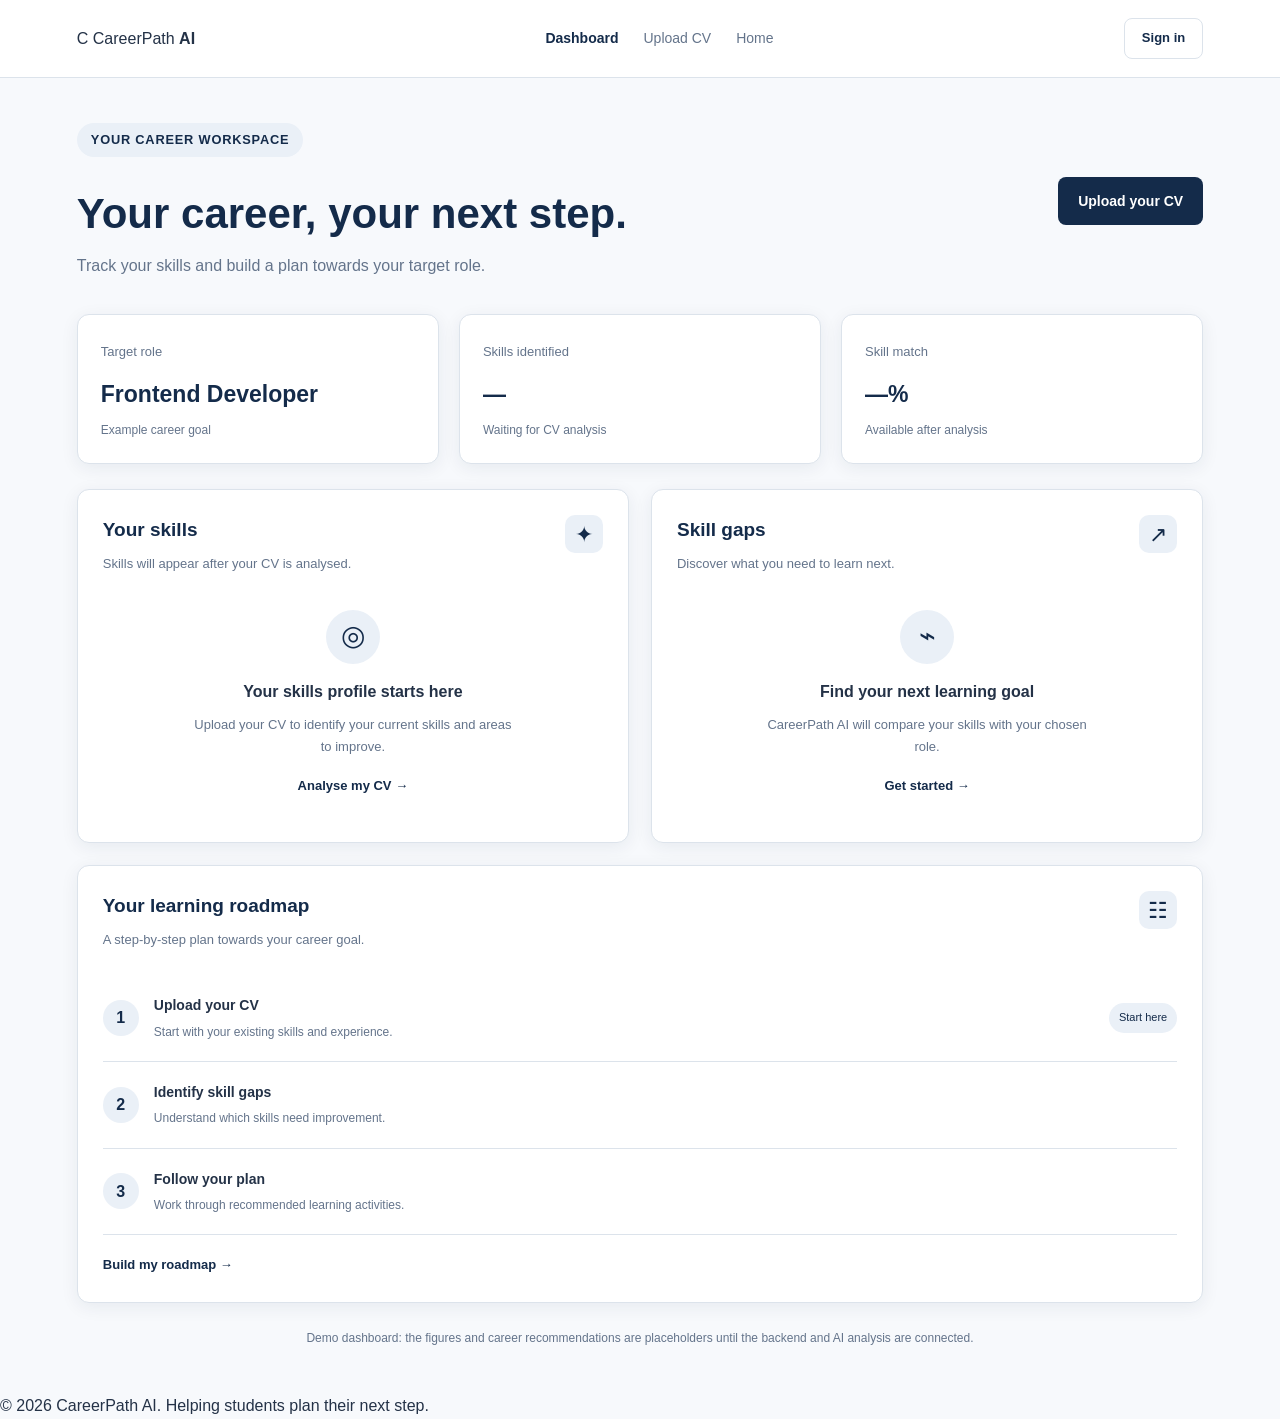
==== dashboard.html @ 376218f4 "Add login registration and dashboard pages" ====
<!DOCTYPE html>
<html lang="en">
<head>
    <meta charset="UTF-8">
    <meta name="viewport" content="width=device-width, initial-scale=1.0">
    <title>Dashboard | CareerPath AI</title>
    <link rel="stylesheet" href="styles.css">
    <link rel="stylesheet" href="dashboard.css">
</head>
<body>
    <header class="dashboard-header">
        <a class="brand" href="index.html">
            <span class="brand-icon">C</span>
            <span>CareerPath <strong>AI</strong></span>
        </a>

        <nav class="dashboard-nav">
            <a class="active" href="dashboard.html">Dashboard</a>
            <a href="upload.html">Upload CV</a>
            <a href="index.html">Home</a>
        </nav>

        <a class="profile-link" href="login.html">Sign in</a>
    </header>

    <main class="dashboard-main">
        <section class="welcome-section">
            <div>
                <span class="eyebrow">YOUR CAREER WORKSPACE</span>
                <h1>Your career, your next step.</h1>
                <p>Track your skills and build a plan towards your target role.</p>
            </div>

            <a class="dashboard-button" href="upload.html">Upload your CV</a>
        </section>

        <section class="dashboard-stats">
            <article class="stat-card">
                <span class="stat-label">Target role</span>
                <h2>Frontend Developer</h2>
                <p>Example career goal</p>
            </article>

            <article class="stat-card">
                <span class="stat-label">Skills identified</span>
                <h2>—</h2>
                <p>Waiting for CV analysis</p>
            </article>

            <article class="stat-card">
                <span class="stat-label">Skill match</span>
                <h2>—%</h2>
                <p>Available after analysis</p>
            </article>
        </section>

        <section class="dashboard-grid">
            <article class="dashboard-panel">
                <div class="panel-heading">
                    <div>
                        <h2>Your skills</h2>
                        <p>Skills will appear after your CV is analysed.</p>
                    </div>
                    <span class="panel-icon">✦</span>
                </div>

                <div class="empty-state">
                    <div class="empty-icon">◎</div>
                    <h3>Your skills profile starts here</h3>
                    <p>Upload your CV to identify your current skills and areas to improve.</p>
                    <a href="upload.html">Analyse my CV →</a>
                </div>
            </article>

            <article class="dashboard-panel">
                <div class="panel-heading">
                    <div>
                        <h2>Skill gaps</h2>
                        <p>Discover what you need to learn next.</p>
                    </div>
                    <span class="panel-icon">↗</span>
                </div>

                <div class="empty-state">
                    <div class="empty-icon">⌁</div>
                    <h3>Find your next learning goal</h3>
                    <p>CareerPath AI will compare your skills with your chosen role.</p>
                    <a href="upload.html">Get started →</a>
                </div>
            </article>

            <article class="dashboard-panel roadmap-panel">
                <div class="panel-heading">
                    <div>
                        <h2>Your learning roadmap</h2>
                        <p>A step-by-step plan towards your career goal.</p>
                    </div>
                    <span class="panel-icon">☷</span>
                </div>

                <div class="roadmap-steps">
                    <div class="roadmap-step">
                        <span class="step-number">1</span>
                        <div>
                            <h3>Upload your CV</h3>
                            <p>Start with your existing skills and experience.</p>
                        </div>
                        <span class="step-status">Start here</span>
                    </div>

                    <div class="roadmap-step">
                        <span class="step-number">2</span>
                        <div>
                            <h3>Identify skill gaps</h3>
                            <p>Understand which skills need improvement.</p>
                        </div>
                    </div>

                    <div class="roadmap-step">
                        <span class="step-number">3</span>
                        <div>
                            <h3>Follow your plan</h3>
                            <p>Work through recommended learning activities.</p>
                        </div>
                    </div>
                </div>

                <a class="roadmap-link" href="upload.html">Build my roadmap →</a>
            </article>
        </section>

        <p class="dashboard-note">
            Demo dashboard: the figures and career recommendations are placeholders
            until the backend and AI analysis are connected.
        </p>
    </main>

    <footer class="auth-footer">
        <p>© 2026 CareerPath AI. Helping students plan their next step.</p>
    </footer>

    <script src="dashboard.js"></script>
</body>
</html>
---- styles.css ----
/* ========================================
   CareerPath AI — Global Styles
   Theme: Dark Blue, White and Light Blue
======================================== */

:root {
    --primary: #142B4A;
    --primary-hover: #203F66;
    --secondary: #EAF0F7;
    --background: #F7F9FC;
    --surface: #FFFFFF;
    --text: #243247;
    --text-muted: #64748B;
    --border: #DCE3EB;
    --success: #16805D;
    --error: #B42318;

    --radius: 12px;
    --shadow: 0 4px 18px rgba(20, 43, 74, 0.07);
    --transition: 0.2s ease;
}

/* Reset */
* {
    margin: 0;
    padding: 0;
    box-sizing: border-box;
}

html {
    scroll-behavior: smooth;
}

body {
    font-family: -apple-system, BlinkMacSystemFont, "Segoe UI",
        Roboto, Helvetica, Arial, sans-serif;
    background: var(--background);
    color: var(--text);
    line-height: 1.6;
    -webkit-font-smoothing: antialiased;
}

a {
    color: inherit;
    text-decoration: none;
}

button,
input,
select,
textarea {
    font: inherit;
}

button {
    cursor: pointer;
}

img {
    max-width: 100%;
    display: block;
}

.container {
    width: min(1120px, 90%);
    margin: 0 auto;
}

/* Navigation */
.navbar {
    background: var(--surface);
    border-bottom: 1px solid var(--border);
    position: sticky;
    top: 0;
    z-index: 100;
}

.nav-container {
    width: min(1120px, 90%);
    min-height: 76px;
    margin: 0 auto;
    display: flex;
    align-items: center;
    justify-content: space-between;
    gap: 24px;
}

.logo {
    color: var(--primary);
    font-size: 1.4rem;
    font-weight: 750;
    letter-spacing: -0.6px;
}

.logo span {
    color: #547BA8;
}

.nav-links {
    display: flex;
    align-items: center;
    gap: 28px;
    list-style: none;
}

.nav-links a {
    color: var(--text-muted);
    font-size: 0.95rem;
    transition: color var(--transition);
}

.nav-links a:hover,
.nav-links a.active {
    color: var(--primary);
}

/* Buttons */
.btn {
    display: inline-flex;
    align-items: center;
    justify-content: center;
    gap: 8px;
    padding: 12px 22px;
    border: 1px solid transparent;
    border-radius: 9px;
    font-weight: 600;
    text-align: center;
    transition:
        background var(--transition),
        transform var(--transition);
}

.btn:hover {
    transform: translateY(-1px);
}

.btn-primary {
    background: var(--primary);
    color: #FFFFFF;
}

.btn-primary:hover {
    background: var(--primary-hover);
}

.btn-secondary {
    background: #FFFFFF;
    border-color: var(--border);
    color: var(--primary);
}

.btn-secondary:hover {
    background: var(--secondary);
}

.btn-block {
    width: 100%;
}

/* Hero section */
.hero {
    padding: 90px 0 76px;
    background: linear-gradient(180deg, #FFFFFF 0%, #F1F5FA 100%);
}

.hero-content {
    max-width: 760px;
    margin: 0 auto;
    text-align: center;
}

.eyebrow {
    display: inline-block;
    margin-bottom: 20px;
    padding: 7px 14px;
    background: var(--secondary);
    color: var(--primary);
    border-radius: 999px;
    font-size: 0.8rem;
    font-weight: 700;
    letter-spacing: 0.8px;
}

.hero h1 {
    margin-bottom: 22px;
    color: var(--primary);
    font-size: clamp(2.3rem, 5vw, 4rem);
    line-height: 1.12;
    letter-spacing: -1.8px;
}

.hero p {
    max-width: 660px;
    margin: 0 auto 30px;
    color: var(--text-muted);
    font-size: 1.1rem;
}

.hero-actions {
    display: flex;
    justify-content: center;
    flex-wrap: wrap;
    gap: 12px;
}

.hero-note {
    margin-top: 18px;
    color: var(--text-muted);
    font-size: 0.85rem;
}

/* General sections */
.section {
    padding: 76px 0;
}

.section-heading {
    max-width: 650px;
    margin: 0 auto 40px;
    text-align: center;
}

.section-heading h2 {
    margin-bottom: 12px;
    color: var(--primary);
    font-size: clamp(1.7rem, 3vw, 2.4rem);
    line-height: 1.25;
}

.section-heading p {
    color: var(--text-muted);
}

/* Feature cards */
.features-grid {
    display: grid;
    grid-template-columns: repeat(3, minmax(0, 1fr));
    gap: 22px;
}

.feature-card {
    padding: 28px;
    background: var(--surface);
    border: 1px solid var(--border);
    border-radius: var(--radius);
    box-shadow: var(--shadow);
    transition: transform var(--transition);
}

.feature-card:hover {
    transform: translateY(-4px);
}

.feature-icon {
    width: 48px;
    height: 48px;
    margin-bottom: 20px;
    display: flex;
    align-items: center;
    justify-content: center;
    background: var(--secondary);
    border-radius: 12px;
    color: var(--primary);
    font-size: 1.4rem;
}

.feature-card h3 {
    margin-bottom: 10px;
    color: var(--primary);
    font-size: 1.12rem;
}

.feature-card p {
    color: var(--text-muted);
    font-size: 0.95rem;
}

/* Call-to-action */
.cta {
    padding: 48px;
    background: var(--primary);
    border-radius: 18px;
    color: #FFFFFF;
    text-align: center;
}

.cta h2 {
    margin-bottom: 12px;
    font-size: clamp(1.6rem, 3vw, 2.2rem);
}

.cta p {
    max-width: 580px;
    margin: 0 auto 24px;
    color: #DCE6F2;
}

.cta .btn {
    background: #FFFFFF;
    color: var(--primary);
}

/* Forms */
.form-group {
    margin-bottom: 20px;
}

.form-group label {
    display: block;
    margin-bottom: 8px;
    color: var(--primary);
    font-weight: 600;
}

.form-control {
    width: 100%;
    padding: 12px 14px;
    border: 1px solid var(--border);
    border-radius: 9px;
    background: #FFFFFF;
    color: var(--text);
    outline: none;
    transition: border-color var(--transition),
        box-shadow var(--transition);
}

.form-control:focus {
    border-color: var(--primary);
    box-shadow: 0 0 0 3px rgba(20, 43, 74, 0.12);
}

.form-help {
    margin-top: 7px;
    color: var(--text-muted);
    font-size: 0.85rem;
}

/* Upload area */
.upload-area {
    padding: 42px 24px;
    border: 2px dashed #AABBD0;
    border-radius: var(--radius);
    background: #FFFFFF;
    text-align: center;
    transition: background var(--transition),
        border-color var(--transition);
}

.upload-area:hover,
.upload-area.dragover {
    border-color: var(--primary);
    background: var(--secondary);
}

.upload-area h3 {
    margin: 12px 0 8px;
    color: var(--primary);
}

.upload-area p {
    margin-bottom: 18px;
    color: var(--text-muted);
}

/* Dashboard and results */
.page-header {
    padding: 42px 0 24px;
}

.page-header h1 {
    margin-bottom: 8px;
    color: var(--primary);
    font-size: clamp(1.8rem, 4vw, 2.5rem);
}

.page-header p {
    color: var(--text-muted);
}

.card {
    padding: 26px;
    background: #FFFFFF;
    border: 1px solid var(--border);
    border-radius: var(--radius);
    box-shadow: var(--shadow);
}

.card h2,
.card h3 {
    margin-bottom: 12px;
    color: var(--primary);
}

.skill-tag {
    display: inline-block;
    margin: 4px;
    padding: 7px 12px;
    border-radius: 999px;
    background: var(--secondary);
    color: var(--primary);
    font-size: 0.85rem;
}

.progress-track {
    width: 100%;
    height: 9px;
    overflow: hidden;
    border-radius: 999px;
    background: var(--secondary);
}

.progress-bar {
    height: 100%;
    border-radius: inherit;
    background: var(--primary);
    transition: width 0.4s ease;
}

/* Status messages */
.alert {
    padding: 14px 16px;
    margin-bottom: 18px;
    border-radius: 9px;
}

.alert-success {
    background: #E8F6EF;
    color: #166344;
}

.alert-error {
    background: #FDECEC;
    color: var(--error);
}

/* Footer */
.footer {
    margin-top: 70px;
    padding: 30px 0;
    background: #FFFFFF;
    border-top: 1px solid var(--border);
}

.footer-content {
    display: flex;
    justify-content: space-between;
    align-items: center;
    flex-wrap: wrap;
    gap: 14px;
}

.footer p,
.footer a {
    color: var(--text-muted);
    font-size: 0.9rem;
}

/* Accessibility */
a:focus-visible,
button:focus-visible,
input:focus-visible,
select:focus-visible,
textarea:focus-visible {
    outline: 3px solid #7295BC;
    outline-offset: 3px;
}

/* Responsive layout */
@media (max-width: 800px) {
    .features-grid {
        grid-template-columns: repeat(2, minmax(0, 1fr));
    }

    .hero {
        padding: 65px 0 55px;
    }

    .section {
        padding: 55px 0;
    }

    .nav-links {
        gap: 14px;
    }
}

@media (max-width: 560px) {
    .nav-container {
        padding: 14px 0;
        align-items: flex-start;
        flex-direction: column;
    }

    .nav-links {
        width: 100%;
        flex-wrap: wrap;
        gap: 14px;
    }

    .features-grid {
        grid-template-columns: 1fr;
    }

    .hero h1 {
        letter-spacing: -0.8px;
    }

    .hero-actions {
        flex-direction: column;
    }

    .hero-actions .btn {
        width: 100%;
    }

    .cta {
        padding: 30px 20px;
    }

    .footer-content {
        align-items: flex-start;
        flex-direction: column;
    }
}
---- dashboard.css ----
/* CareerPath AI — Dashboard */

.dashboard-header {
    display: flex;
    align-items: center;
    justify-content: space-between;
    gap: 24px;
    padding: 18px 6%;
    background: var(--surface);
    border-bottom: 1px solid var(--border);
}

.dashboard-nav {
    display: flex;
    align-items: center;
    gap: 25px;
}

.dashboard-nav a {
    color: var(--text-muted);
    font-size: 14px;
    text-decoration: none;
    transition: color var(--transition);
}

.dashboard-nav a:hover,
.dashboard-nav a.active {
    color: var(--primary);
    font-weight: 600;
}

.profile-link {
    padding: 9px 17px;
    border: 1px solid var(--border);
    border-radius: 8px;
    color: var(--primary);
    font-size: 13px;
    font-weight: 600;
    text-decoration: none;
}

.profile-link:hover {
    background: var(--secondary);
}

.dashboard-main {
    width: min(1150px, 88%);
    margin: 45px auto;
}

.welcome-section {
    display: flex;
    align-items: center;
    justify-content: space-between;
    gap: 25px;
    margin-bottom: 35px;
}

.welcome-section h1 {
    margin: 12px 0;
    color: var(--primary);
    font-size: clamp(30px, 4vw, 42px);
    line-height: 1.2;
}

.welcome-section p {
    margin: 0;
    color: var(--text-muted);
    line-height: 1.7;
}

.dashboard-button {
    display: inline-block;
    flex-shrink: 0;
    padding: 13px 20px;
    border-radius: 8px;
    background: var(--primary);
    color: white;
    font-size: 14px;
    font-weight: 600;
    text-decoration: none;
    transition: background var(--transition);
}

.dashboard-button:hover {
    background: var(--primary-hover);
}

.dashboard-stats {
    display: grid;
    grid-template-columns: repeat(3, minmax(0, 1fr));
    gap: 20px;
    margin-bottom: 25px;
}

.stat-card {
    padding: 23px;
    border: 1px solid var(--border);
    border-radius: var(--radius);
    background: var(--surface);
    box-shadow: var(--shadow);
}

.stat-label {
    color: var(--text-muted);
    font-size: 13px;
}

.stat-card h2 {
    margin: 13px 0 8px;
    color: var(--primary);
    font-size: 23px;
    overflow-wrap: anywhere;
}

.stat-card p {
    margin: 0;
    color: var(--text-muted);
    font-size: 12px;
}

.dashboard-grid {
    display: grid;
    grid-template-columns: repeat(2, minmax(0, 1fr));
    gap: 22px;
}

.dashboard-panel {
    padding: 25px;
    border: 1px solid var(--border);
    border-radius: var(--radius);
    background: var(--surface);
    box-shadow: var(--shadow);
}

.panel-heading {
    display: flex;
    justify-content: space-between;
    align-items: flex-start;
    gap: 15px;
}

.panel-heading h2 {
    margin: 0 0 8px;
    color: var(--primary);
    font-size: 19px;
}

.panel-heading p {
    margin: 0;
    color: var(--text-muted);
    font-size: 13px;
    line-height: 1.6;
}

.panel-icon {
    display: flex;
    align-items: center;
    justify-content: center;
    flex-shrink: 0;
    width: 38px;
    height: 38px;
    border-radius: 10px;
    background: var(--secondary);
    color: var(--primary);
    font-size: 22px;
}

.empty-state {
    display: flex;
    flex-direction: column;
    align-items: center;
    padding: 35px 10px 20px;
    text-align: center;
}

.empty-icon {
    display: flex;
    align-items: center;
    justify-content: center;
    width: 54px;
    height: 54px;
    margin-bottom: 15px;
    border-radius: 50%;
    background: var(--secondary);
    color: var(--primary);
    font-size: 28px;
}

.empty-state h3 {
    margin: 0 0 10px;
    color: var(--text);
    font-size: 16px;
}

.empty-state p {
    max-width: 320px;
    margin: 0 0 18px;
    color: var(--text-muted);
    font-size: 13px;
    line-height: 1.7;
}

.empty-state a,
.roadmap-link {
    color: var(--primary);
    font-size: 13px;
    font-weight: 600;
    text-decoration: none;
}

.empty-state a:hover,
.roadmap-link:hover {
    text-decoration: underline;
}

.roadmap-panel {
    grid-column: 1 / -1;
}

.roadmap-steps {
    display: flex;
    flex-direction: column;
    gap: 0;
    margin-top: 25px;
}

.roadmap-step {
    display: flex;
    align-items: center;
    gap: 15px;
    padding: 19px 0;
    border-bottom: 1px solid var(--border);
}

.step-number {
    display: flex;
    align-items: center;
    justify-content: center;
    flex-shrink: 0;
    width: 36px;
    height: 36px;
    border-radius: 50%;
    background: var(--secondary);
    color: var(--primary);
    font-weight: 700;
}

.roadmap-step h3 {
    margin: 0 0 6px;
    color: var(--text);
    font-size: 14px;
}

.roadmap-step p {
    margin: 0;
    color: var(--text-muted);
    font-size: 12px;
    line-height: 1.6;
}

.step-status {
    margin-left: auto;
    padding: 6px 10px;
    border-radius: 20px;
    background: var(--secondary);
    color: var(--primary);
    font-size: 11px;
    white-space: nowrap;
}

.roadmap-link {
    display: inline-block;
    margin-top: 20px;
}

.dashboard-note {
    margin: 25px 0;
    color: var(--text-muted);
    font-size: 12px;
    line-height: 1.7;
    text-align: center;
}

@media (max-width: 850px) {
    .dashboard-header {
        flex-wrap: wrap;
    }

    .dashboard-nav {
        order: 3;
        width: 100%;
        justify-content: center;
        gap: 22px;
        padding-top: 10px;
    }

    .dashboard-main {
        width: 90%;
        margin: 30px auto;
    }

    .dashboard-stats {
        grid-template-columns: 1fr;
        gap: 14px;
    }
}

@media (max-width: 600px) {
    .welcome-section {
        align-items: flex-start;
        flex-direction: column;
    }

    .dashboard-grid {
        grid-template-columns: 1fr;
    }

    .roadmap-panel {
        grid-column: auto;
    }

    .dashboard-panel {
        padding: 20px;
    }

    .roadmap-step {
        align-items: flex-start;
    }

    .step-status {
        font-size: 10px;
    }
}
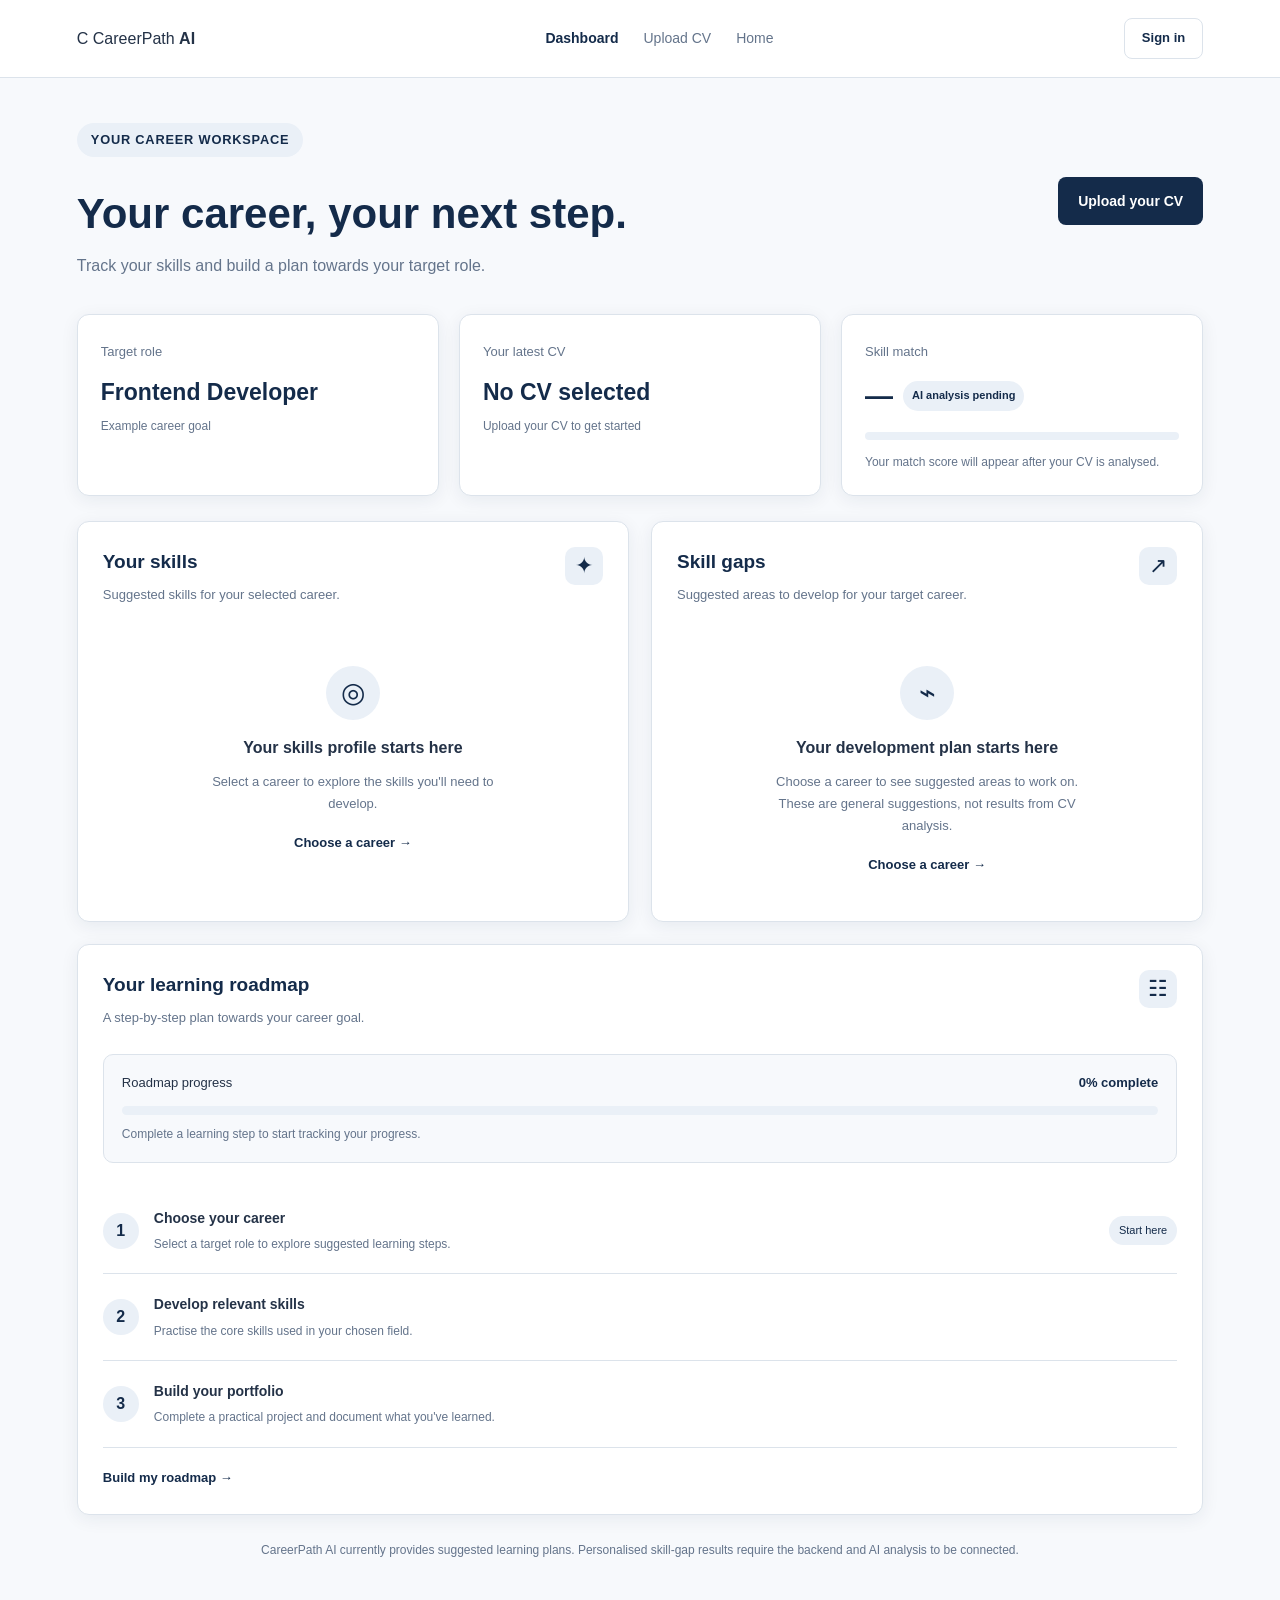
==== commit 09dc5e7f: "Improve dashboard and frontend features" ====
--- a/dashboard.html
+++ b/dashboard.html
@@ -31,28 +31,48 @@
                 <h1>Your career, your next step.</h1>
                 <p>Track your skills and build a plan towards your target role.</p>
             </div>
-
             <a class="dashboard-button" href="upload.html">Upload your CV</a>
         </section>
 
         <section class="dashboard-stats">
+           
+<article class="stat-card">
+    <span class="stat-label">Target role</span>
+    <h2 id="targetRole">Frontend Developer</h2>
+    <p id="targetRoleDescription">Example career goal</p>
+</article>
+
+
             <article class="stat-card">
-                <span class="stat-label">Target role</span>
-                <h2>Frontend Developer</h2>
-                <p>Example career goal</p>
+                <span class="stat-label">Your latest CV</span>
+                <h2 id="cvFileName">No CV selected</h2>
+                <p id="cvFileStatus">Upload your CV to get started</p>
             </article>
 
-            <article class="stat-card">
-                <span class="stat-label">Skills identified</span>
-                <h2>—</h2>
-                <p>Waiting for CV analysis</p>
-            </article>
+<article class="stat-card skill-match-card">
+    <span class="stat-label">Skill match</span>
 
-            <article class="stat-card">
-                <span class="stat-label">Skill match</span>
-                <h2>—%</h2>
-                <p>Available after analysis</p>
-            </article>
+    <div class="skill-match-value">
+        <h2 id="skillMatchValue">—</h2>
+        <span class="match-badge">AI analysis pending</span>
+    </div>
+
+    <div
+        class="match-progress-track"
+        role="progressbar"
+        aria-label="Skill match analysis progress"
+        aria-valuemin="0"
+        aria-valuemax="100"
+        aria-valuenow="0"
+    >
+        <div class="match-progress-fill" id="skillMatchProgress"></div>
+    </div>
+
+    <p id="skillMatchDescription">
+        Your match score will appear after your CV is analysed.
+    </p>
+</article>
+
         </section>
 
         <section class="dashboard-grid">
@@ -60,35 +80,41 @@
                 <div class="panel-heading">
                     <div>
                         <h2>Your skills</h2>
-                        <p>Skills will appear after your CV is analysed.</p>
+                        <p>Suggested skills for your selected career.</p>
                     </div>
                     <span class="panel-icon">✦</span>
                 </div>
 
-                <div class="empty-state">
-                    <div class="empty-icon">◎</div>
-                    <h3>Your skills profile starts here</h3>
-                    <p>Upload your CV to identify your current skills and areas to improve.</p>
-                    <a href="upload.html">Analyse my CV →</a>
+                <div id="dashboardSkills" class="dashboard-skill-list">
+                    <div class="empty-state">
+                        <div class="empty-icon">◎</div>
+                        <h3>Your skills profile starts here</h3>
+                        <p>Select a career to explore the skills you'll need to develop.</p>
+                        <a href="upload.html">Choose a career →</a>
+                    </div>
                 </div>
             </article>
 
-            <article class="dashboard-panel">
-                <div class="panel-heading">
-                    <div>
-                        <h2>Skill gaps</h2>
-                        <p>Discover what you need to learn next.</p>
-                    </div>
-                    <span class="panel-icon">↗</span>
-                </div>
+          
+<article class="dashboard-panel">
+    <div class="panel-heading">
+        <div>
+            <h2>Skill gaps</h2>
+            <p>Suggested areas to develop for your target career.</p>
+        </div>
+        <span class="panel-icon">↗</span>
+    </div>
 
-                <div class="empty-state">
-                    <div class="empty-icon">⌁</div>
-                    <h3>Find your next learning goal</h3>
-                    <p>CareerPath AI will compare your skills with your chosen role.</p>
-                    <a href="upload.html">Get started →</a>
-                </div>
-            </article>
+    <div id="dashboardSkillGaps" class="dashboard-skill-gaps">
+        <div class="empty-state">
+            <div class="empty-icon">⌁</div>
+            <h3>Your development plan starts here</h3>
+            <p>Choose a career to see suggested areas to work on. These are general suggestions, not results from CV analysis.</p>
+            <a href="upload.html">Choose a career →</a>
+        </div>
+    </div>
+</article>
+
 
             <article class="dashboard-panel roadmap-panel">
                 <div class="panel-heading">
@@ -99,12 +125,36 @@
                     <span class="panel-icon">☷</span>
                 </div>
 
-                <div class="roadmap-steps">
+<div class="learning-progress">
+    <div class="progress-summary">
+        <span>Roadmap progress</span>
+        <strong id="roadmapProgressText">0% complete</strong>
+    </div>
+
+    <div
+        class="learning-progress-track"
+        role="progressbar"
+        aria-label="Learning roadmap progress"
+        aria-valuemin="0"
+        aria-valuemax="100"
+        aria-valuenow="0"
+        id="roadmapProgressBar"
+    >
+        <div id="roadmapProgressFill" class="learning-progress-fill"></div>
+    </div>
+
+    <p class="progress-help" id="roadmapProgressHelp">
+        Complete a learning step to start tracking your progress.
+    </p>
+</div>
+
+
+                <div class="roadmap-steps" id="dashboardRoadmap">
                     <div class="roadmap-step">
                         <span class="step-number">1</span>
                         <div>
-                            <h3>Upload your CV</h3>
-                            <p>Start with your existing skills and experience.</p>
+                            <h3>Choose your career</h3>
+                            <p>Select a target role to explore suggested learning steps.</p>
                         </div>
                         <span class="step-status">Start here</span>
                     </div>
@@ -112,16 +162,16 @@
                     <div class="roadmap-step">
                         <span class="step-number">2</span>
                         <div>
-                            <h3>Identify skill gaps</h3>
-                            <p>Understand which skills need improvement.</p>
+                            <h3>Develop relevant skills</h3>
+                            <p>Practise the core skills used in your chosen field.</p>
                         </div>
                     </div>
 
                     <div class="roadmap-step">
                         <span class="step-number">3</span>
                         <div>
-                            <h3>Follow your plan</h3>
-                            <p>Work through recommended learning activities.</p>
+                            <h3>Build your portfolio</h3>
+                            <p>Complete a practical project and document what you've learned.</p>
                         </div>
                     </div>
                 </div>
@@ -131,8 +181,8 @@
         </section>
 
         <p class="dashboard-note">
-            Demo dashboard: the figures and career recommendations are placeholders
-            until the backend and AI analysis are connected.
+            CareerPath AI currently provides suggested learning plans.
+            Personalised skill-gap results require the backend and AI analysis to be connected.
         </p>
     </main>
 
--- a/dashboard.css
+++ b/dashboard.css
@@ -333,3 +333,213 @@
         font-size: 10px;
     }
 }
+
+/* Dashboard skill cards */
+
+#dashboardSkills {
+    display: grid;
+    grid-template-columns: 1fr;
+    gap: 14px;
+    margin-top: 25px;
+}
+
+.dashboard-skill-item {
+    padding: 18px;
+    border: 1px solid var(--border);
+    border-radius: 10px;
+    background: var(--background);
+    transition: transform var(--transition), box-shadow var(--transition);
+}
+
+.dashboard-skill-item:hover {
+    transform: translateY(-2px);
+    box-shadow: var(--shadow);
+}
+
+.dashboard-skill-item h3 {
+    margin: 0 0 9px;
+    color: var(--primary);
+    font-size: 15px;
+}
+
+.dashboard-skill-item p {
+    margin: 0 0 12px;
+    color: var(--text-muted);
+    font-size: 13px;
+    line-height: 1.7;
+}
+
+.dashboard-skill-item span {
+    display: inline-block;
+    padding: 5px 9px;
+    border-radius: 20px;
+    background: var(--secondary);
+    color: var(--primary);
+    font-size: 11px;
+    font-weight: 600;
+}
+
+/* Keep long career names and filenames tidy */
+
+.stat-card h2 {
+    overflow-wrap: anywhere;
+    line-height: 1.4;
+}
+
+#cvFileName {
+    overflow-wrap: anywhere;
+}
+
+/* Skill match card */
+
+.skill-match-value {
+    display: flex;
+    align-items: center;
+    flex-wrap: wrap;
+    gap: 10px;
+    margin: 13px 0 16px;
+}
+
+.skill-match-value h2 {
+    margin: 0;
+    font-size: 28px;
+}
+
+.match-badge {
+    padding: 6px 9px;
+    border-radius: 20px;
+    background: var(--secondary);
+    color: var(--primary);
+    font-size: 11px;
+    font-weight: 600;
+}
+
+.match-progress-track {
+    width: 100%;
+    height: 8px;
+    overflow: hidden;
+    border-radius: 20px;
+    background: var(--secondary);
+    margin-bottom: 13px;
+}
+
+.match-progress-fill {
+    width: 0%;
+    height: 100%;
+    border-radius: inherit;
+    background: var(--primary);
+    transition: width 0.4s ease;
+}
+
+/* Suggested skill gaps */
+
+.dashboard-skill-gaps {
+    display: flex;
+    flex-direction: column;
+    gap: 14px;
+    margin-top: 25px;
+}
+
+.skill-gap-item {
+    padding: 15px;
+    border: 1px solid var(--border);
+    border-radius: 10px;
+    background: var(--background);
+}
+
+.skill-gap-item h3 {
+    margin: 0 0 7px;
+    color: var(--primary);
+    font-size: 14px;
+}
+
+.skill-gap-item p {
+    margin: 0;
+    color: var(--text-muted);
+    font-size: 13px;
+    line-height: 1.6;
+}
+
+.skill-gap-label {
+    display: inline-block;
+    margin-top: 10px;
+    padding: 5px 9px;
+    border-radius: 20px;
+    background: var(--secondary);
+    color: var(--primary);
+    font-size: 11px;
+    font-weight: 600;
+}
+
+/* Learning roadmap progress */
+
+.learning-progress {
+    margin-top: 25px;
+    padding: 18px;
+    border: 1px solid var(--border);
+    border-radius: 10px;
+    background: var(--background);
+}
+
+.progress-summary {
+    display: flex;
+    justify-content: space-between;
+    align-items: center;
+    flex-wrap: wrap;
+    gap: 10px;
+    margin-bottom: 12px;
+    color: var(--text);
+    font-size: 13px;
+}
+
+.progress-summary strong {
+    color: var(--primary);
+}
+
+.learning-progress-track {
+    height: 9px;
+    overflow: hidden;
+    border-radius: 20px;
+    background: var(--secondary);
+}
+
+.learning-progress-fill {
+    width: 0%;
+    height: 100%;
+    border-radius: inherit;
+    background: var(--primary);
+    transition: width 0.3s ease;
+}
+
+.progress-help {
+    margin: 10px 0 0;
+    color: var(--text-muted);
+    font-size: 12px;
+    line-height: 1.6;
+}
+
+/* Interactive roadmap steps */
+
+.roadmap-step-content {
+    flex: 1;
+    min-width: 0;
+}
+
+.roadmap-checkbox {
+    width: 19px;
+    height: 19px;
+    flex-shrink: 0;
+    accent-color: var(--primary);
+    cursor: pointer;
+}
+
+.roadmap-step.completed .step-number {
+    background: var(--primary);
+    color: #FFFFFF;
+}
+
+.roadmap-step.completed h3 {
+    color: var(--text-muted);
+    text-decoration: line-through;
+    text-decoration-thickness: 1px;
+}
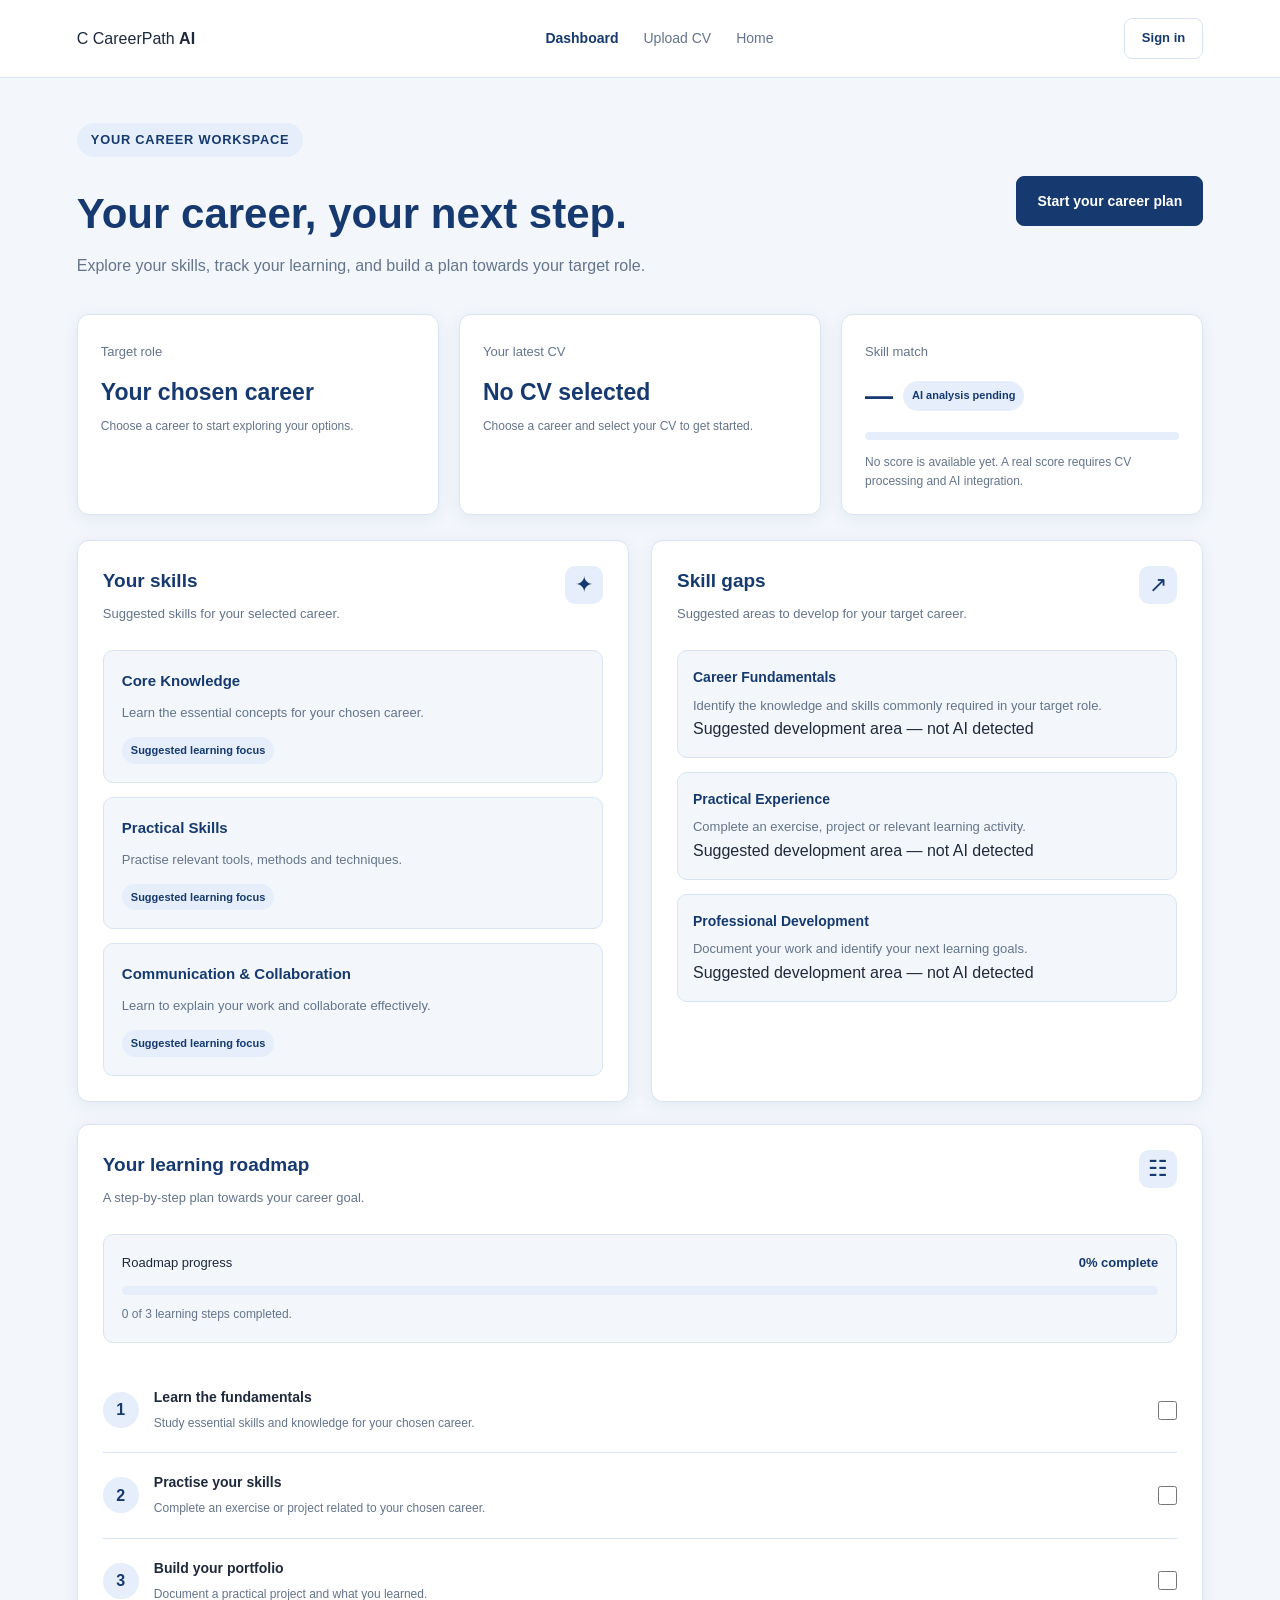
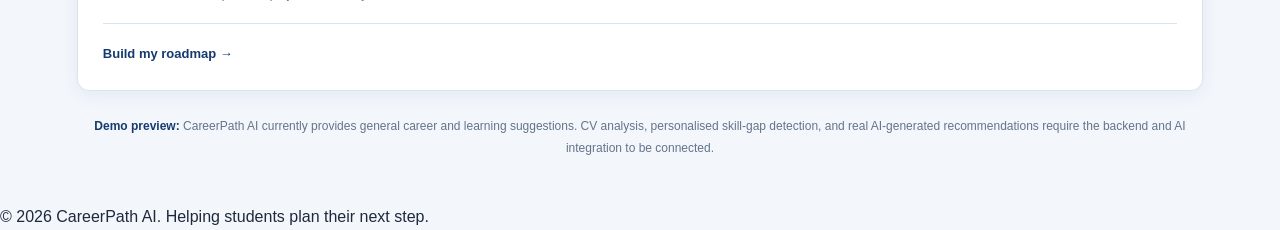
==== commit da21d5b0: "Update CareerPath AI frontend" ====
--- a/dashboard.html
+++ b/dashboard.html
@@ -4,19 +4,30 @@
 <head>
     <meta charset="UTF-8">
     <meta name="viewport" content="width=device-width, initial-scale=1.0">
+    <meta name="theme-color" content="#163A70">
+
+    <meta
+        name="description"
+        content="Track your career goals, explore suggested skills, and build a learning roadmap with CareerPath AI."
+    >
+
     <title>Dashboard | CareerPath AI</title>
+
     <link rel="stylesheet" href="styles.css">
     <link rel="stylesheet" href="dashboard.css">
 </head>
+
 <body>
     <header class="dashboard-header">
-        <a class="brand" href="index.html">
-            <span class="brand-icon">C</span>
+        <a class="brand" href="index.html" aria-label="CareerPath AI home">
+            <span class="brand-icon" aria-hidden="true">C</span>
             <span>CareerPath <strong>AI</strong></span>
         </a>
 
-        <nav class="dashboard-nav">
-            <a class="active" href="dashboard.html">Dashboard</a>
+        <nav class="dashboard-nav" aria-label="Main navigation">
+            <a class="active" href="dashboard.html" aria-current="page">
+                Dashboard
+            </a>
             <a href="upload.html">Upload CV</a>
             <a href="index.html">Home</a>
         </nav>
@@ -25,169 +36,222 @@
     </header>
 
     <main class="dashboard-main">
+        <!-- Welcome section -->
         <section class="welcome-section">
             <div>
                 <span class="eyebrow">YOUR CAREER WORKSPACE</span>
                 <h1>Your career, your next step.</h1>
-                <p>Track your skills and build a plan towards your target role.</p>
+                <p>
+                    Explore your skills, track your learning, and build a plan
+                    towards your target role.
+                </p>
             </div>
-            <a class="dashboard-button" href="upload.html">Upload your CV</a>
+
+            <a class="dashboard-button" href="upload.html">
+                Start your career plan
+            </a>
         </section>
 
-        <section class="dashboard-stats">
-           
-<article class="stat-card">
-    <span class="stat-label">Target role</span>
-    <h2 id="targetRole">Frontend Developer</h2>
-    <p id="targetRoleDescription">Example career goal</p>
-</article>
-
+        <!-- Career overview -->
+        <section class="dashboard-stats" aria-label="Career overview">
+            <article class="stat-card">
+                <span class="stat-label">Target role</span>
+
+                <h2 id="targetRole">Your chosen career</h2>
+
+                <p id="targetRoleDescription">
+                    Choose a career to begin building your plan.
+                </p>
+            </article>
 
             <article class="stat-card">
                 <span class="stat-label">Your latest CV</span>
+
                 <h2 id="cvFileName">No CV selected</h2>
-                <p id="cvFileStatus">Upload your CV to get started</p>
-            </article>
-
-<article class="stat-card skill-match-card">
-    <span class="stat-label">Skill match</span>
-
-    <div class="skill-match-value">
-        <h2 id="skillMatchValue">—</h2>
-        <span class="match-badge">AI analysis pending</span>
-    </div>
-
-    <div
-        class="match-progress-track"
-        role="progressbar"
-        aria-label="Skill match analysis progress"
-        aria-valuemin="0"
-        aria-valuemax="100"
-        aria-valuenow="0"
-    >
-        <div class="match-progress-fill" id="skillMatchProgress"></div>
-    </div>
-
-    <p id="skillMatchDescription">
-        Your match score will appear after your CV is analysed.
-    </p>
-</article>
-
+
+                <p id="cvFileStatus">
+                    Upload a CV to get started.
+                </p>
+            </article>
+
+            <article class="stat-card skill-match-card">
+                <span class="stat-label">Skill match</span>
+
+                <div class="skill-match-value">
+                    <h2 id="skillMatchValue">—</h2>
+
+                    <span class="match-badge">
+                        AI analysis pending
+                    </span>
+                </div>
+
+                <div
+                    class="match-progress-track"
+                    role="progressbar"
+                    aria-label="Skill match analysis progress"
+                    aria-valuemin="0"
+                    aria-valuemax="100"
+                    aria-valuenow="0"
+                >
+                    <div
+                        class="match-progress-fill"
+                        id="skillMatchProgress"
+                    ></div>
+                </div>
+
+                <p id="skillMatchDescription">
+                    Your skill match score will appear after CV analysis
+                    is connected.
+                </p>
+            </article>
         </section>
 
-        <section class="dashboard-grid">
+        <!-- Skills and development areas -->
+        <section class="dashboard-grid" aria-label="Your career plan">
             <article class="dashboard-panel">
                 <div class="panel-heading">
                     <div>
                         <h2>Your skills</h2>
-                        <p>Suggested skills for your selected career.</p>
-                    </div>
-                    <span class="panel-icon">✦</span>
-                </div>
-
-                <div id="dashboardSkills" class="dashboard-skill-list">
+                        <p>
+                            Suggested skills for your selected career.
+                        </p>
+                    </div>
+
+                    <span class="panel-icon" aria-hidden="true">✦</span>
+                </div>
+
+                <div
+                    id="dashboardSkills"
+                    class="dashboard-skill-list"
+                    aria-live="polite"
+                >
                     <div class="empty-state">
-                        <div class="empty-icon">◎</div>
+                        <div class="empty-icon" aria-hidden="true">◎</div>
+
                         <h3>Your skills profile starts here</h3>
-                        <p>Select a career to explore the skills you'll need to develop.</p>
+
+                        <p>
+                            Select a career to explore the skills you may
+                            need to develop.
+                        </p>
+
                         <a href="upload.html">Choose a career →</a>
                     </div>
                 </div>
             </article>
 
-          
-<article class="dashboard-panel">
-    <div class="panel-heading">
-        <div>
-            <h2>Skill gaps</h2>
-            <p>Suggested areas to develop for your target career.</p>
-        </div>
-        <span class="panel-icon">↗</span>
-    </div>
-
-    <div id="dashboardSkillGaps" class="dashboard-skill-gaps">
-        <div class="empty-state">
-            <div class="empty-icon">⌁</div>
-            <h3>Your development plan starts here</h3>
-            <p>Choose a career to see suggested areas to work on. These are general suggestions, not results from CV analysis.</p>
-            <a href="upload.html">Choose a career →</a>
-        </div>
-    </div>
-</article>
-
-
+            <article class="dashboard-panel">
+                <div class="panel-heading">
+                    <div>
+                        <h2>Skill gaps</h2>
+                        <p>
+                            Suggested areas to develop for your target career.
+                        </p>
+                    </div>
+
+                    <span class="panel-icon" aria-hidden="true">↗</span>
+                </div>
+
+                <div
+                    id="dashboardSkillGaps"
+                    class="dashboard-skill-gaps"
+                    aria-live="polite"
+                >
+                    <div class="empty-state">
+                        <div class="empty-icon" aria-hidden="true">⌁</div>
+
+                        <h3>Your development plan starts here</h3>
+
+                        <p>
+                            Choose a career to see general development
+                            suggestions. These are not yet based on CV analysis.
+                        </p>
+
+                        <a href="upload.html">Choose a career →</a>
+                    </div>
+                </div>
+            </article>
+
+            <!-- Learning roadmap -->
             <article class="dashboard-panel roadmap-panel">
                 <div class="panel-heading">
                     <div>
                         <h2>Your learning roadmap</h2>
-                        <p>A step-by-step plan towards your career goal.</p>
-                    </div>
-                    <span class="panel-icon">☷</span>
-                </div>
-
-<div class="learning-progress">
-    <div class="progress-summary">
-        <span>Roadmap progress</span>
-        <strong id="roadmapProgressText">0% complete</strong>
-    </div>
-
-    <div
-        class="learning-progress-track"
-        role="progressbar"
-        aria-label="Learning roadmap progress"
-        aria-valuemin="0"
-        aria-valuemax="100"
-        aria-valuenow="0"
-        id="roadmapProgressBar"
-    >
-        <div id="roadmapProgressFill" class="learning-progress-fill"></div>
-    </div>
-
-    <p class="progress-help" id="roadmapProgressHelp">
-        Complete a learning step to start tracking your progress.
-    </p>
-</div>
-
-
-                <div class="roadmap-steps" id="dashboardRoadmap">
-                    <div class="roadmap-step">
-                        <span class="step-number">1</span>
-                        <div>
-                            <h3>Choose your career</h3>
-                            <p>Select a target role to explore suggested learning steps.</p>
-                        </div>
-                        <span class="step-status">Start here</span>
-                    </div>
-
-                    <div class="roadmap-step">
-                        <span class="step-number">2</span>
-                        <div>
-                            <h3>Develop relevant skills</h3>
-                            <p>Practise the core skills used in your chosen field.</p>
-                        </div>
-                    </div>
-
-                    <div class="roadmap-step">
-                        <span class="step-number">3</span>
-                        <div>
-                            <h3>Build your portfolio</h3>
-                            <p>Complete a practical project and document what you've learned.</p>
-                        </div>
-                    </div>
-                </div>
-
-                <a class="roadmap-link" href="upload.html">Build my roadmap →</a>
+                        <p>
+                            A step-by-step plan towards your career goal.
+                        </p>
+                    </div>
+
+                    <span class="panel-icon" aria-hidden="true">☷</span>
+                </div>
+
+                <div class="learning-progress">
+                    <div class="progress-summary">
+                        <span>Roadmap progress</span>
+
+                        <strong id="roadmapProgressText">
+                            0% complete
+                        </strong>
+                    </div>
+
+                    <div
+                        class="learning-progress-track"
+                        role="progressbar"
+                        aria-label="Learning roadmap progress"
+                        aria-valuemin="0"
+                        aria-valuemax="100"
+                        aria-valuenow="0"
+                        id="roadmapProgressBar"
+                    >
+                        <div
+                            id="roadmapProgressFill"
+                            class="learning-progress-fill"
+                        ></div>
+                    </div>
+
+                    <p class="progress-help" id="roadmapProgressHelp">
+                        Complete a learning step to start tracking your progress.
+                    </p>
+                </div>
+
+                <div
+                    class="roadmap-steps"
+                    id="dashboardRoadmap"
+                    aria-live="polite"
+                >
+                    <div class="empty-state">
+                        <div class="empty-icon" aria-hidden="true">☷</div>
+
+                        <h3>Your roadmap starts here</h3>
+
+                        <p>
+                            Choose a career to explore suggested learning steps.
+                        </p>
+
+                        <a href="upload.html">Choose a career →</a>
+                    </div>
+                </div>
+
+                <a class="roadmap-link" href="upload.html">
+                    Build my roadmap →
+                </a>
             </article>
         </section>
 
+        <!-- Demo limitations -->
         <p class="dashboard-note">
-            CareerPath AI currently provides suggested learning plans.
-            Personalised skill-gap results require the backend and AI analysis to be connected.
+            <strong>Demo preview:</strong>
+            CareerPath AI currently provides general career and learning
+            suggestions. CV analysis, personalised skill-gap detection,
+            and real AI-generated recommendations require the backend
+            and AI integration to be connected.
         </p>
     </main>
 
     <footer class="auth-footer">
-        <p>© 2026 CareerPath AI. Helping students plan their next step.</p>
+        <p>
+            © 2026 CareerPath AI. Helping students plan their next step.
+        </p>
     </footer>
 
     <script src="dashboard.js"></script>
--- a/styles.css
+++ b/styles.css
@@ -4,20 +4,25 @@
    Theme: Dark Blue, White and Light Blue
 ======================================== */
 
+/* Colour palette */
 :root {
-    --primary: #142B4A;
-    --primary-hover: #203F66;
-    --secondary: #EAF0F7;
-    --background: #F7F9FC;
+    --primary: #163A70;
+    --primary-hover: #24549A;
+    --primary-light: #4B8BF4;
+
+    --background: #F3F7FC;
     --surface: #FFFFFF;
-    --text: #243247;
+    --secondary: #E5EEFA;
+
+    --text: #1E293B;
     --text-muted: #64748B;
-    --border: #DCE3EB;
+    --border: #D9E4F2;
+
     --success: #16805D;
     --error: #B42318;
 
     --radius: 12px;
-    --shadow: 0 4px 18px rgba(20, 43, 74, 0.07);
+    --shadow: 0 4px 18px rgba(22, 58, 112, 0.07);
     --transition: 0.2s ease;
 }
 
@@ -69,11 +74,11 @@
 
 /* Navigation */
 .navbar {
-    background: var(--surface);
-    border-bottom: 1px solid var(--border);
     position: sticky;
     top: 0;
     z-index: 100;
+    background: var(--surface);
+    border-bottom: 1px solid var(--border);
 }
 
 .nav-container {
@@ -94,7 +99,7 @@
 }
 
 .logo span {
-    color: #547BA8;
+    color: var(--primary-light);
 }
 
 .nav-links {
@@ -128,7 +133,10 @@
     text-align: center;
     transition:
         background var(--transition),
-        transform var(--transition);
+        border-color var(--transition),
+        color var(--transition),
+        transform var(--transition),
+        box-shadow var(--transition);
 }
 
 .btn:hover {
@@ -142,16 +150,18 @@
 
 .btn-primary:hover {
     background: var(--primary-hover);
+    box-shadow: 0 5px 14px rgba(22, 58, 112, 0.15);
 }
 
 .btn-secondary {
-    background: #FFFFFF;
+    background: var(--surface);
     border-color: var(--border);
     color: var(--primary);
 }
 
 .btn-secondary:hover {
     background: var(--secondary);
+    border-color: #B8CBE5;
 }
 
 .btn-block {
@@ -161,7 +171,11 @@
 /* Hero section */
 .hero {
     padding: 90px 0 76px;
-    background: linear-gradient(180deg, #FFFFFF 0%, #F1F5FA 100%);
+    background: linear-gradient(
+        180deg,
+        #FFFFFF 0%,
+        #F3F7FC 100%
+    );
 }
 
 .hero-content {
@@ -245,11 +259,16 @@
     border: 1px solid var(--border);
     border-radius: var(--radius);
     box-shadow: var(--shadow);
-    transition: transform var(--transition);
+    transition:
+        transform var(--transition),
+        box-shadow var(--transition),
+        border-color var(--transition);
 }
 
 .feature-card:hover {
     transform: translateY(-4px);
+    border-color: #C4D5ED;
+    box-shadow: 0 10px 26px rgba(22, 58, 112, 0.09);
 }
 
 .feature-icon {
@@ -283,6 +302,7 @@
     border-radius: 18px;
     color: #FFFFFF;
     text-align: center;
+    box-shadow: 0 12px 30px rgba(22, 58, 112, 0.12);
 }
 
 .cta h2 {
@@ -299,6 +319,12 @@
 .cta .btn {
     background: #FFFFFF;
     color: var(--primary);
+    border-color: #FFFFFF;
+}
+
+.cta .btn:hover {
+    background: var(--secondary);
+    border-color: var(--secondary);
 }
 
 /* Forms */
@@ -318,16 +344,21 @@
     padding: 12px 14px;
     border: 1px solid var(--border);
     border-radius: 9px;
-    background: #FFFFFF;
+    background: var(--surface);
     color: var(--text);
     outline: none;
-    transition: border-color var(--transition),
+    transition:
+        border-color var(--transition),
         box-shadow var(--transition);
 }
 
+.form-control::placeholder {
+    color: #94A3B8;
+}
+
 .form-control:focus {
-    border-color: var(--primary);
-    box-shadow: 0 0 0 3px rgba(20, 43, 74, 0.12);
+    border-color: var(--primary-light);
+    box-shadow: 0 0 0 3px rgba(75, 139, 244, 0.15);
 }
 
 .form-help {
@@ -339,17 +370,18 @@
 /* Upload area */
 .upload-area {
     padding: 42px 24px;
-    border: 2px dashed #AABBD0;
+    border: 2px dashed var(--border);
     border-radius: var(--radius);
-    background: #FFFFFF;
+    background: #F8FAFE;
     text-align: center;
-    transition: background var(--transition),
+    transition:
+        background var(--transition),
         border-color var(--transition);
 }
 
 .upload-area:hover,
 .upload-area.dragover {
-    border-color: var(--primary);
+    border-color: var(--primary-light);
     background: var(--secondary);
 }
 
@@ -363,7 +395,7 @@
     color: var(--text-muted);
 }
 
-/* Dashboard and results */
+/* Page headers */
 .page-header {
     padding: 42px 0 24px;
 }
@@ -378,9 +410,10 @@
     color: var(--text-muted);
 }
 
+/* General cards */
 .card {
     padding: 26px;
-    background: #FFFFFF;
+    background: var(--surface);
     border: 1px solid var(--border);
     border-radius: var(--radius);
     box-shadow: var(--shadow);
@@ -392,6 +425,7 @@
     color: var(--primary);
 }
 
+/* Skill tags */
 .skill-tag {
     display: inline-block;
     margin: 4px;
@@ -402,6 +436,7 @@
     font-size: 0.85rem;
 }
 
+/* Progress bars */
 .progress-track {
     width: 100%;
     height: 9px;
@@ -413,7 +448,7 @@
 .progress-bar {
     height: 100%;
     border-radius: inherit;
-    background: var(--primary);
+    background: var(--primary-light);
     transition: width 0.4s ease;
 }
 
@@ -438,7 +473,7 @@
 .footer {
     margin-top: 70px;
     padding: 30px 0;
-    background: #FFFFFF;
+    background: var(--surface);
     border-top: 1px solid var(--border);
 }
 
@@ -456,13 +491,17 @@
     font-size: 0.9rem;
 }
 
+.footer a:hover {
+    color: var(--primary);
+}
+
 /* Accessibility */
 a:focus-visible,
 button:focus-visible,
 input:focus-visible,
 select:focus-visible,
 textarea:focus-visible {
-    outline: 3px solid #7295BC;
+    outline: 3px solid var(--primary-light);
     outline-offset: 3px;
 }
 
--- a/dashboard.css
+++ b/dashboard.css
@@ -1,5 +1,26 @@
 
-/* CareerPath AI — Dashboard */
+/* ========================================
+   CareerPath AI — Dashboard
+   Blue & White Theme
+======================================== */
+
+:root {
+    --primary: #163A70;
+    --primary-hover: #24549A;
+    --primary-light: #4B8BF4;
+    --background: #F3F7FC;
+    --surface: #FFFFFF;
+    --secondary: #E5EEFA;
+    --text: #1E293B;
+    --text-muted: #64748B;
+    --border: #D9E4F2;
+
+    --radius: 12px;
+    --shadow: 0 4px 18px rgba(22, 58, 112, 0.07);
+    --transition: 0.2s ease;
+}
+
+/* Header and navigation */
 
 .dashboard-header {
     display: flex;
@@ -11,9 +32,14 @@
     border-bottom: 1px solid var(--border);
 }
 
+.dashboard-header .brand {
+    flex-shrink: 0;
+}
+
 .dashboard-nav {
     display: flex;
     align-items: center;
+    justify-content: center;
     gap: 25px;
 }
 
@@ -30,7 +56,18 @@
     font-weight: 600;
 }
 
+.dashboard-nav a:focus-visible,
+.profile-link:focus-visible,
+.dashboard-button:focus-visible,
+.roadmap-link:focus-visible,
+.empty-state a:focus-visible {
+    outline: 3px solid var(--primary-light);
+    outline-offset: 4px;
+    border-radius: 5px;
+}
+
 .profile-link {
+    flex-shrink: 0;
     padding: 9px 17px;
     border: 1px solid var(--border);
     border-radius: 8px;
@@ -38,11 +75,14 @@
     font-size: 13px;
     font-weight: 600;
     text-decoration: none;
+    transition: background var(--transition);
 }
 
 .profile-link:hover {
     background: var(--secondary);
 }
+
+/* Main content */
 
 .dashboard-main {
     width: min(1150px, 88%);
@@ -57,6 +97,10 @@
     margin-bottom: 35px;
 }
 
+.welcome-section > div {
+    min-width: 0;
+}
+
 .welcome-section h1 {
     margin: 12px 0;
     color: var(--primary);
@@ -65,6 +109,7 @@
 }
 
 .welcome-section p {
+    max-width: 620px;
     margin: 0;
     color: var(--text-muted);
     line-height: 1.7;
@@ -74,18 +119,25 @@
     display: inline-block;
     flex-shrink: 0;
     padding: 13px 20px;
+    border: 1px solid var(--primary);
     border-radius: 8px;
     background: var(--primary);
-    color: white;
+    color: #FFFFFF;
     font-size: 14px;
     font-weight: 600;
+    text-align: center;
     text-decoration: none;
-    transition: background var(--transition);
+    transition:
+        background var(--transition),
+        transform var(--transition);
 }
 
 .dashboard-button:hover {
     background: var(--primary-hover);
-}
+    transform: translateY(-1px);
+}
+
+/* Overview cards */
 
 .dashboard-stats {
     display: grid;
@@ -95,6 +147,7 @@
 }
 
 .stat-card {
+    min-width: 0;
     padding: 23px;
     border: 1px solid var(--border);
     border-radius: var(--radius);
@@ -111,6 +164,7 @@
     margin: 13px 0 8px;
     color: var(--primary);
     font-size: 23px;
+    line-height: 1.4;
     overflow-wrap: anywhere;
 }
 
@@ -118,7 +172,55 @@
     margin: 0;
     color: var(--text-muted);
     font-size: 12px;
-}
+    line-height: 1.6;
+}
+
+#cvFileName {
+    overflow-wrap: anywhere;
+}
+
+/* Skill match card */
+
+.skill-match-value {
+    display: flex;
+    align-items: center;
+    flex-wrap: wrap;
+    gap: 10px;
+    margin: 13px 0 16px;
+}
+
+.skill-match-value h2 {
+    margin: 0;
+    font-size: 28px;
+}
+
+.match-badge {
+    padding: 6px 9px;
+    border-radius: 20px;
+    background: var(--secondary);
+    color: var(--primary);
+    font-size: 11px;
+    font-weight: 600;
+}
+
+.match-progress-track {
+    width: 100%;
+    height: 8px;
+    margin-bottom: 13px;
+    overflow: hidden;
+    border-radius: 20px;
+    background: var(--secondary);
+}
+
+.match-progress-fill {
+    width: 0%;
+    height: 100%;
+    border-radius: inherit;
+    background: var(--primary-light);
+    transition: width 0.4s ease;
+}
+
+/* Dashboard panels */
 
 .dashboard-grid {
     display: grid;
@@ -127,6 +229,7 @@
 }
 
 .dashboard-panel {
+    min-width: 0;
     padding: 25px;
     border: 1px solid var(--border);
     border-radius: var(--radius);
@@ -136,9 +239,13 @@
 
 .panel-heading {
     display: flex;
+    align-items: flex-start;
     justify-content: space-between;
-    align-items: flex-start;
     gap: 15px;
+}
+
+.panel-heading > div {
+    min-width: 0;
 }
 
 .panel-heading h2 {
@@ -167,6 +274,8 @@
     font-size: 22px;
 }
 
+/* Empty states */
+
 .empty-state {
     display: flex;
     flex-direction: column;
@@ -215,140 +324,24 @@
     text-decoration: underline;
 }
 
-.roadmap-panel {
-    grid-column: 1 / -1;
-}
-
-.roadmap-steps {
-    display: flex;
-    flex-direction: column;
-    gap: 0;
-    margin-top: 25px;
-}
-
-.roadmap-step {
-    display: flex;
-    align-items: center;
-    gap: 15px;
-    padding: 19px 0;
-    border-bottom: 1px solid var(--border);
-}
-
-.step-number {
-    display: flex;
-    align-items: center;
-    justify-content: center;
-    flex-shrink: 0;
-    width: 36px;
-    height: 36px;
-    border-radius: 50%;
-    background: var(--secondary);
-    color: var(--primary);
-    font-weight: 700;
-}
-
-.roadmap-step h3 {
-    margin: 0 0 6px;
-    color: var(--text);
-    font-size: 14px;
-}
-
-.roadmap-step p {
-    margin: 0;
-    color: var(--text-muted);
-    font-size: 12px;
-    line-height: 1.6;
-}
-
-.step-status {
-    margin-left: auto;
-    padding: 6px 10px;
-    border-radius: 20px;
-    background: var(--secondary);
-    color: var(--primary);
-    font-size: 11px;
-    white-space: nowrap;
-}
-
-.roadmap-link {
-    display: inline-block;
-    margin-top: 20px;
-}
-
-.dashboard-note {
-    margin: 25px 0;
-    color: var(--text-muted);
-    font-size: 12px;
-    line-height: 1.7;
-    text-align: center;
-}
-
-@media (max-width: 850px) {
-    .dashboard-header {
-        flex-wrap: wrap;
-    }
-
-    .dashboard-nav {
-        order: 3;
-        width: 100%;
-        justify-content: center;
-        gap: 22px;
-        padding-top: 10px;
-    }
-
-    .dashboard-main {
-        width: 90%;
-        margin: 30px auto;
-    }
-
-    .dashboard-stats {
-        grid-template-columns: 1fr;
-        gap: 14px;
-    }
-}
-
-@media (max-width: 600px) {
-    .welcome-section {
-        align-items: flex-start;
-        flex-direction: column;
-    }
-
-    .dashboard-grid {
-        grid-template-columns: 1fr;
-    }
-
-    .roadmap-panel {
-        grid-column: auto;
-    }
-
-    .dashboard-panel {
-        padding: 20px;
-    }
-
-    .roadmap-step {
-        align-items: flex-start;
-    }
-
-    .step-status {
-        font-size: 10px;
-    }
-}
-
-/* Dashboard skill cards */
+/* Suggested skills */
 
 #dashboardSkills {
     display: grid;
-    grid-template-columns: 1fr;
+    grid-template-columns: minmax(0, 1fr);
     gap: 14px;
     margin-top: 25px;
 }
 
 .dashboard-skill-item {
+    min-width: 0;
     padding: 18px;
     border: 1px solid var(--border);
     border-radius: 10px;
     background: var(--background);
-    transition: transform var(--transition), box-shadow var(--transition);
+    transition:
+        transform var(--transition),
+        box-shadow var(--transition);
 }
 
 .dashboard-skill-item:hover {
@@ -369,7 +362,8 @@
     line-height: 1.7;
 }
 
-.dashboard-skill-item span {
+.dashboard-skill-item span,
+.skill-gap-label {
     display: inline-block;
     padding: 5px 9px;
     border-radius: 20px;
@@ -377,61 +371,10 @@
     color: var(--primary);
     font-size: 11px;
     font-weight: 600;
-}
-
-/* Keep long career names and filenames tidy */
-
-.stat-card h2 {
-    overflow-wrap: anywhere;
-    line-height: 1.4;
-}
-
-#cvFileName {
-    overflow-wrap: anywhere;
-}
-
-/* Skill match card */
-
-.skill-match-value {
-    display: flex;
-    align-items: center;
-    flex-wrap: wrap;
-    gap: 10px;
-    margin: 13px 0 16px;
-}
-
-.skill-match-value h2 {
-    margin: 0;
-    font-size: 28px;
-}
-
-.match-badge {
-    padding: 6px 9px;
-    border-radius: 20px;
-    background: var(--secondary);
-    color: var(--primary);
-    font-size: 11px;
-    font-weight: 600;
-}
-
-.match-progress-track {
-    width: 100%;
-    height: 8px;
-    overflow: hidden;
-    border-radius: 20px;
-    background: var(--secondary);
-    margin-bottom: 13px;
-}
-
-.match-progress-fill {
-    width: 0%;
-    height: 100%;
-    border-radius: inherit;
-    background: var(--primary);
-    transition: width 0.4s ease;
-}
-
-/* Suggested skill gaps */
+    line-height: 1.5;
+}
+
+/* Suggested development areas */
 
 .dashboard-skill-gaps {
     display: flex;
@@ -441,6 +384,7 @@
 }
 
 .skill-gap-item {
+    min-width: 0;
     padding: 15px;
     border: 1px solid var(--border);
     border-radius: 10px;
@@ -461,17 +405,14 @@
 }
 
 .skill-gap-label {
-    display: inline-block;
     margin-top: 10px;
-    padding: 5px 9px;
-    border-radius: 20px;
-    background: var(--secondary);
-    color: var(--primary);
-    font-size: 11px;
-    font-weight: 600;
-}
-
-/* Learning roadmap progress */
+}
+
+/* Learning roadmap */
+
+.roadmap-panel {
+    grid-column: 1 / -1;
+}
 
 .learning-progress {
     margin-top: 25px;
@@ -483,8 +424,8 @@
 
 .progress-summary {
     display: flex;
+    align-items: center;
     justify-content: space-between;
-    align-items: center;
     flex-wrap: wrap;
     gap: 10px;
     margin-bottom: 12px;
@@ -507,7 +448,7 @@
     width: 0%;
     height: 100%;
     border-radius: inherit;
-    background: var(--primary);
+    background: var(--primary-light);
     transition: width 0.3s ease;
 }
 
@@ -518,11 +459,51 @@
     line-height: 1.6;
 }
 
-/* Interactive roadmap steps */
+.roadmap-steps {
+    display: flex;
+    flex-direction: column;
+    gap: 0;
+    margin-top: 25px;
+}
+
+.roadmap-step {
+    display: flex;
+    align-items: center;
+    gap: 15px;
+    padding: 19px 0;
+    border-bottom: 1px solid var(--border);
+}
+
+.step-number {
+    display: flex;
+    align-items: center;
+    justify-content: center;
+    flex-shrink: 0;
+    width: 36px;
+    height: 36px;
+    border-radius: 50%;
+    background: var(--secondary);
+    color: var(--primary);
+    font-weight: 700;
+}
 
 .roadmap-step-content {
     flex: 1;
     min-width: 0;
+}
+
+.roadmap-step h3 {
+    margin: 0 0 6px;
+    color: var(--text);
+    font-size: 14px;
+    line-height: 1.5;
+}
+
+.roadmap-step p {
+    margin: 0;
+    color: var(--text-muted);
+    font-size: 12px;
+    line-height: 1.6;
 }
 
 .roadmap-checkbox {
@@ -533,6 +514,11 @@
     cursor: pointer;
 }
 
+.roadmap-checkbox:focus-visible {
+    outline: 3px solid var(--primary-light);
+    outline-offset: 3px;
+}
+
 .roadmap-step.completed .step-number {
     background: var(--primary);
     color: #FFFFFF;
@@ -543,3 +529,167 @@
     text-decoration: line-through;
     text-decoration-thickness: 1px;
 }
+
+.roadmap-link {
+    display: inline-block;
+    margin-top: 20px;
+}
+
+/* Demo notice and footer */
+
+.dashboard-note {
+    margin: 25px 0;
+    color: var(--text-muted);
+    font-size: 12px;
+    line-height: 1.8;
+    text-align: center;
+}
+
+.dashboard-note strong {
+    color: var(--primary);
+}
+
+/* Tablet layout */
+
+@media (max-width: 850px) {
+    .dashboard-header {
+        flex-wrap: wrap;
+        gap: 16px;
+    }
+
+    .dashboard-nav {
+        order: 3;
+        width: 100%;
+        justify-content: center;
+        flex-wrap: wrap;
+        gap: 18px 22px;
+        padding-top: 10px;
+    }
+
+    .dashboard-main {
+        width: 90%;
+        margin: 30px auto;
+    }
+
+    .dashboard-stats {
+        grid-template-columns: repeat(2, minmax(0, 1fr));
+        gap: 14px;
+    }
+
+    .skill-match-card {
+        grid-column: 1 / -1;
+    }
+}
+
+/* Mobile layout */
+
+@media (max-width: 600px) {
+    .dashboard-header {
+        padding: 16px 5%;
+        gap: 14px;
+    }
+
+    .dashboard-nav {
+        justify-content: flex-start;
+        gap: 12px 20px;
+    }
+
+    .dashboard-nav a {
+        font-size: 13px;
+    }
+
+    .profile-link {
+        padding: 8px 12px;
+        font-size: 12px;
+    }
+
+    .dashboard-main {
+        width: 90%;
+        margin: 26px auto;
+    }
+
+    .welcome-section {
+        align-items: flex-start;
+        flex-direction: column;
+        gap: 18px;
+        margin-bottom: 25px;
+    }
+
+    .welcome-section h1 {
+        font-size: clamp(28px, 8vw, 36px);
+    }
+
+    .dashboard-button {
+        width: 100%;
+        box-sizing: border-box;
+    }
+
+    .dashboard-stats,
+    .dashboard-grid {
+        grid-template-columns: minmax(0, 1fr);
+        gap: 15px;
+    }
+
+    .skill-match-card,
+    .roadmap-panel {
+        grid-column: auto;
+    }
+
+    .stat-card,
+    .dashboard-panel {
+        padding: 19px;
+    }
+
+    .stat-card h2 {
+        font-size: 21px;
+    }
+
+    .panel-heading h2 {
+        font-size: 18px;
+    }
+
+    .roadmap-step {
+        align-items: flex-start;
+        gap: 11px;
+        padding: 17px 0;
+    }
+
+    .step-number {
+        width: 32px;
+        height: 32px;
+        font-size: 13px;
+    }
+
+    .roadmap-checkbox {
+        margin-top: 5px;
+    }
+
+    .learning-progress {
+        padding: 14px;
+    }
+
+    .progress-summary {
+        align-items: flex-start;
+    }
+
+    .dashboard-note {
+        text-align: left;
+    }
+}
+
+/* Respect reduced-motion preferences */
+
+@media (prefers-reduced-motion: reduce) {
+    .dashboard-nav a,
+    .dashboard-button,
+    .dashboard-skill-item,
+    .match-progress-fill,
+    .learning-progress-fill {
+        transition: none;
+    }
+
+    .dashboard-skill-item:hover,
+    .dashboard-button:hover {
+        transform: none;
+    }
+}
